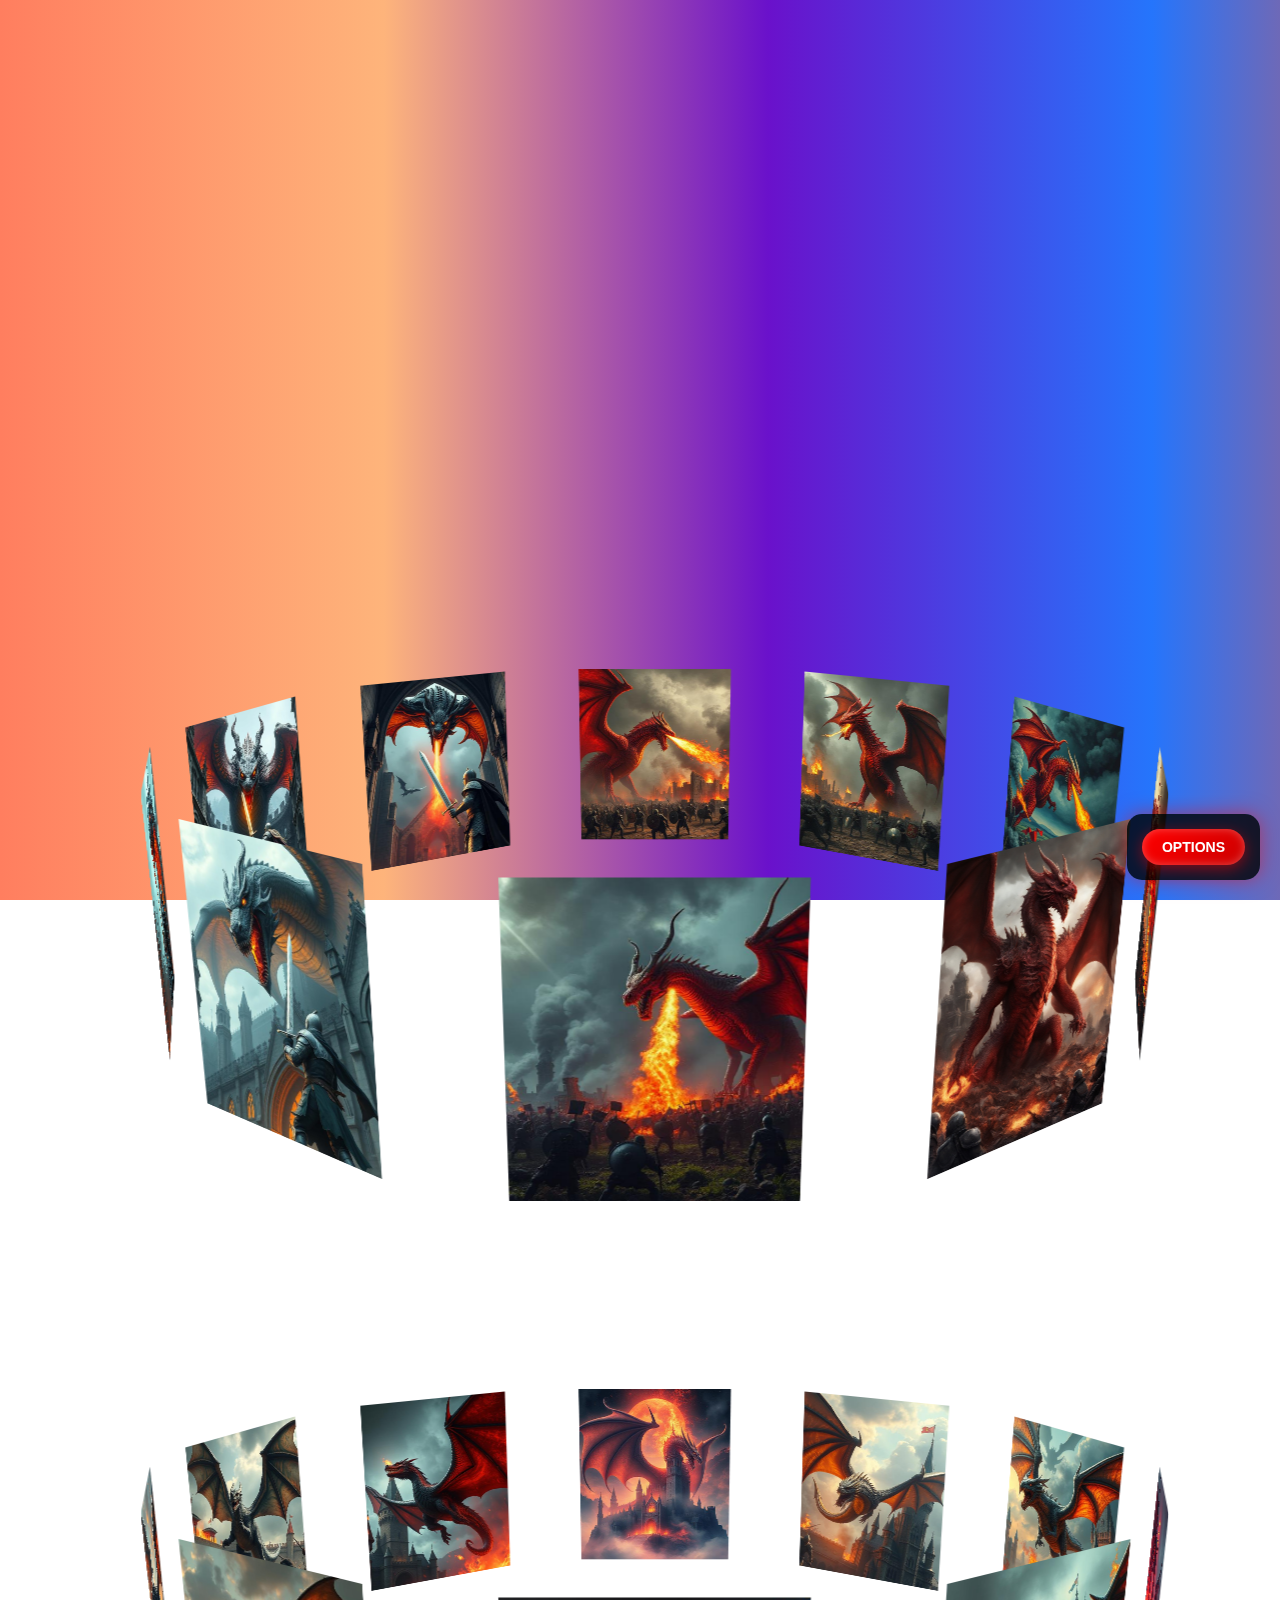
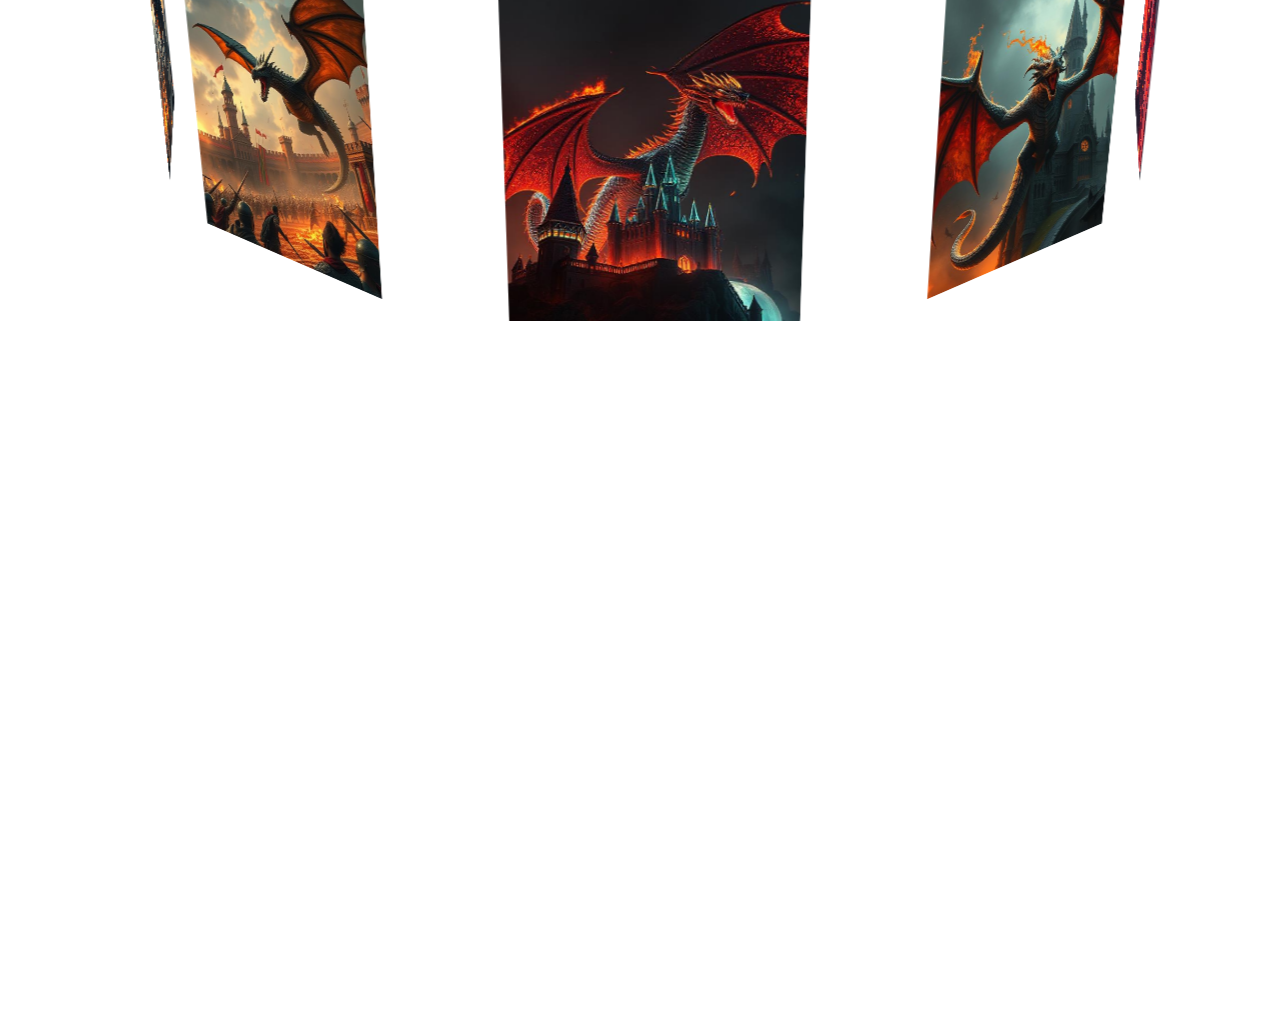
==== Mp3mediaCenter/index.html @ 582da3b8 "Add files via upload" ====
<!DOCTYPE html>
<html>
<head>
    <title>Sideways Spaceship Game</title>
    <script src="https://cdnjs.cloudflare.com/ajax/libs/jsmediatags/3.9.5/jsmediatags.min.js"></script>
    <link rel="stylesheet" href="styles.css">
</head>
<body>
    <div class="main-background" id="mainBackground"></div>
    <div class="background-layer" id="backgroundLayer"></div>
    <div class="scene" id="scene">
        <div class="banner" id="banner1">
            <div class="slider" id="first-slider" style="--quantity: 10">
                <div class="item" style="--position: 1"><img src="img1.jpg" alt="Image 1"></div>
                <div class="item" style="--position: 2"><img src="img2.jpg" alt="Image 2"></div>
                <div class="item" style="--position: 3"><img src="img3.jpg" alt="Image 3"></div>
                <div class="item" style="--position: 4"><img src="img4.jpg" alt="Image 4"></div>
                <div class="item" style="--position: 5"><img src="img5.jpg" alt="Image 5"></div>
                <div class="item" style="--position: 6"><img src="img6.jpg" alt="Image 6"></div>
                <div class="item" style="--position: 7"><img src="img7.jpg" alt="Image 7"></div>
                <div class="item" style="--position: 8"><img src="img8.jpg" alt="Image 8"></div>
                <div class="item" style="--position: 9"><img src="img9.jpg" alt="Image 9"></div>
                <div class="item" style="--position: 10"><img src="img10.jpg" alt="Image 10"></div>
            </div>
        </div>

        <div class="banner" id="banner2">
            <div class="slider" id="second-slider" style="--quantity: 10">
                <div class="item" style="--position: 1"><img src="img11.jpg" alt="Image 11"></div>
                <div class="item" style="--position: 2"><img src="img12.jpg" alt="Image 12"></div>
                <div class="item" style="--position: 3"><img src="img13.jpg" alt="Image 13"></div>
                <div class="item" style="--position: 4"><img src="img14.jpg" alt="Image 14"></div>
                <div class="item" style="--position: 5"><img src="img15.jpg" alt="Image 15"></div>
                <div class="item" style="--position: 6"><img src="img16.jpg" alt="Image 16"></div>
                <div class="item" style="--position: 7"><img src="img17.jpg" alt="Image 17"></div>
                <div class="item" style="--position: 8"><img src="img18.jpg" alt="Image 18"></div>
                <div class="item" style="--position: 9"><img src="img19.jpg" alt="Image 19"></div>
                <div class="item" style="--position: 10"><img src="img20.jpg" alt="Image 20"></div>
            </div>
        </div>
    </div>

    <div class="dashboard collapsed" id="dashboard">
        <div class="options-container">
            <button id="optionsBtn">Options</button>
            <div class="options-menu" id="optionsMenu">
                <button id="mediaBtn">Add/Delete Media</button>
                <button id="fullscreenBtn">Full Screen</button>
                <button id="gradientSettingsBtn">Gradient Settings</button>
                <button id="directionToggleBtn">Reverse Direction</button>
                <button id="slidersBtn">Sliders</button>
            </div>
            <div class="media-menu" id="mediaMenu">
                <button id="addPicture">Add Image/Video</button>
                <button id="addMp3">Add MP3</button>
                <button id="addFolder">Add Folder</button>
                <button id="addXPost">Add X Post</button>
                <button id="bgToggleBtn">Add Background</button>
                <button id="deletePicture">Delete Media</button>
                <button id="replacePicture">Replace Media</button>
            </div>
            <div class="slider-menu" id="sliderMenu">
                <div class="control-row">
                    <label for="zoomSlider">Zoom</label>
                    <input type="range" id="zoomSlider" min="0" max="100" value="100">
                    <span id="zoomValue">100%</span>
                </div>
                <div class="control-row">
                    <label for="speedSlider">Spin Speed</label>
                    <input type="range" id="speedSlider" min="0" max="100" value="50">
                    <span id="speedValue">50%</span>
                </div>
                <div class="control-row">
                    <label for="sizeSlider">Carousel Radius</label>
                    <input type="range" id="sizeSlider" min="460" max="1200" value="700">
                    <span id="sizeValue">29%</span>
                </div>
                <div class="control-row">
                    <label for="spacingSlider">Vertical Spacing</label>
                    <input type="range" id="spacingSlider" min="80" max="200" value="120">
                    <span id="spacingValue">33%</span>
                </div>
                <div class="control-row">
                    <label for="bgOpacitySlider">Background Opacity</label>
                    <input type="range" id="bgOpacitySlider" min="0" max="100" value="0">
                    <span id="bgOpacityValue">0%</span>
                </div>
                <div class="control-row">
                    <label for="buttonColorPicker">Button Color</label>
                    <input type="color" id="buttonColorPicker" value="#ff0000">
                </div>
            </div>
        </div>
        <input type="file" id="fileInput" multiple accept=".jpg,.jpeg,.png,.mp4" style="display: none;">
        <input type="file" id="mp3Input" accept=".mp3" style="display: none;">
        <input type="file" id="folderInput" webkitdirectory accept=".mp3" style="display: none;">
        <input type="file" id="bgImageInput" accept=".jpg,.jpeg,.png" style="display: none;">
        <input type="file" id="replaceInput" accept=".jpg,.jpeg,.png,.mp4,.mp3" style="display: none;">
    </div>
    <div class="gradient-settings" id="gradientSettings">
        <h3>Gradient Settings</h3>
        <div class="control-row">
            <label for="gradientSpeed">Speed (seconds)</label>
            <input type="range" id="gradientSpeed" min="20" max="120" value="45">
            <span id="gradientSpeedValue">25%</span>
        </div>
        <div class="control-row">
            <label>Colors (click to change):</label>
            <div id="colorPickers">
                <input type="color" class="color-picker" value="#ff7e5f">
                <input type="color" class="color-picker" value="#feb47b">
                <input type="color" class="color-picker" value="#6a11cb">
                <input type="color" class="color-picker" value="#2575fc">
                <input type="color" class="color-picker" value="#ff512f">
                <input type="color" class="color-picker" value="#dd2476">
                <input type="color" class="color-picker" value="#00ffcc">
                <input type="color" class="color-picker" value="#00cc99">
                <input type="color" class="color-picker" value="#ffcc00">
                <input type="color" class="color-picker" value="#ff6699">
            </div>
        </div>
        <button id="closeGradientSettings">Close</button>
    </div>

    <div id="mediaContainer" class="media-container">
        <img id="enlargedImg" src="" alt="Enlarged Image" style="display: none;">
        <video id="videoPlayer" controls autoplay style="display: none;"></video>
        <div id="audioPlayer" class="audio-player" style="display: none;">
            <button id="closeAudioBtn" class="close-btn">X</button>
            <img id="albumArt" src="" alt="Album Art" class="album-art">
            <div id="songInfoPlayer" class="song-info-player">Unknown Song</div>
            <audio id="audioElement" controls></audio>
            <div class="audio-controls">
                <div class="button-row">
                    <button id="prevBtn">⏮</button>
                    <button id="rewindBtn">⏪</button>
                    <button id="playPauseBtn">▶️</button>
                    <button id="forwardBtn">⏩</button>
                    <button id="nextBtn">⏭</button>
                    <button id="shuffleBtn">🔀</button>
                </div>
                <div class="progress-container">
                    <span id="currentTime">0:00</span>
                    <input type="range" id="progressSlider" min="0" max="100" value="0">
                    <span id="duration">0:00</span>
                </div>
                <div class="control-row">
                    <label for="volumeSlider">Volume</label>
                    <input type="range" id="volumeSlider" min="0" max="1" step="0.01" value="0.2">
                </div>
            </div>
        </div>
    </div>

    <div id="miniAudioPlayer" class="mini-audio-player" style="display: none;">
        <img id="miniAlbumArt" src="" alt="Mini Album Art">
        <div class="mini-song-info" id="miniSongInfo">Unknown Song</div>
        <div class="mini-controls">
            <button id="miniPrevBtn">⏮</button>
            <button id="miniPlayPauseBtn">▶️</button>
            <button id="miniNextBtn">⏭</button>
            <span id="miniCurrentTime">0:00</span>
            <input type="range" id="miniProgressSlider" min="0" max="100" value="0">
            <span id="miniDuration">0:00</span>
            <div class="volume-container">
                <button id="volumeBtn">🔊</button>
                <input type="range" id="miniVolumeSlider" min="0" max="1" step="0.01" value="0.2">
            </div>
            <button id="miniShuffleBtn">🔀</button>
        </div>
    </div>

    <script src="script.js"></script>
</body>
</html>
---- Mp3mediaCenter/styles.css ----
/* General Styles */
body {
    margin: 0;
    min-height: 250vh;
    overflow-x: hidden;
    position: relative;
}

.main-background {
    position: fixed;
    top: 0;
    left: 0;
    width: 100%;
    height: 100%;
    z-index: -2;
    background-color: #000000;
    opacity: 1;
}

.main-background.gradient-bg {
    background: #000000 linear-gradient(90deg, #ff7e5f, #feb47b, #6a11cb, #2575fc, #ff512f, #dd2476, #00ffcc, #00cc99, #ffcc00, #ff6699, #ff7e5f);
    background-size: 300% 100%;
    animation: scrollBackground 45s linear infinite;
}

.background-layer {
    position: fixed;
    top: 0;
    left: 0;
    width: 100%;
    height: 100%;
    z-index: -1;
    pointer-events: none;
    opacity: 0.7;
    animation: subtlePulse 10s ease-in-out infinite;
}

@keyframes subtlePulse {
    0% { opacity: 0.7; }
    50% { opacity: 0.65; }
    100% { opacity: 0.7; }
}

@keyframes scrollBackground {
    0% { background-position: 0% 0%; }
    100% { background-position: -300% 0%; }
}

.scene {
    width: 100%;
    min-height: 250vh;
    transform-style: preserve-3d;
    transition: transform 0.3s ease;
    position: relative;
    z-index: 1;
}

.banner { 
    width: 100%;
    height: 100vh;
    text-align: center;
    overflow: visible;
    position: absolute;
    transition: top 0.3s ease;
}

#banner1 { top: 0; }
#banner2 { top: 120vh; }

.banner .slider {
    position: absolute;
    width: 300px;
    height: 350px;
    top: 50%;
    left: 40%;
    transform: translate(-50%, -50%);
    transform-style: preserve-3d;
    animation: autorun 40s linear infinite;
}

@keyframes autorun {
    from { transform: perspective(2000px) rotateX(-16deg) rotateY(0deg); }
    to { transform: perspective(2000px) rotateX(-16deg) rotateY(360deg); }
}

.banner .slider .item {
    position: absolute;
    inset: 0;
    transform: rotateY(calc((var(--position) - 1) * (360 / var(--quantity)) * 1deg)) translateZ(700px) rotateX(20deg);
    transform-style: preserve-3d;
    transition: transform 0.3s ease;
}

.banner .slider .item img,
.banner .slider .item video,
.banner .slider .item .mp3-card,
.banner .slider .item .x-post-card {
    width: 100%;
    height: 100%;
    object-fit: cover;
    cursor: pointer;
    transition: transform 0.3s ease;
}

.mp3-card {
    position: relative;
    background: rgba(0, 0, 0, 0.8);
    border-radius: 10px;
    overflow: hidden;
    display: flex;
    flex-direction: column;
    justify-content: flex-end;
    color: #fff;
    text-align: center;
    font-family: 'Arial', sans-serif;
}

.mp3-card img {
    position: absolute;
    top: 0;
    left: 0;
    width: 100%;
    height: 100%;
    object-fit: cover;
    z-index: -1;
    opacity: 0.7;
}

.mp3-card .song-info {
    padding: 10px;
    background: rgba(0, 0, 0, 0.6);
    font-size: 14px;
    text-shadow: 0 0 5px rgba(255, 0, 0, 0.7);
    z-index: 1;
}

.x-post-card {
    position: relative;
    background: rgba(255, 255, 255, 0.9);
    border-radius: 10px;
    overflow: hidden;
    display: flex;
    flex-direction: column;
    justify-content: space-between;
    color: #000;
    text-align: left;
    font-family: 'Arial', sans-serif;
    padding: 10px;
    user-select: none; /* Prevent text selection */
    -webkit-user-select: none; /* Safari */
    pointer-events: auto; /* Ensure clicks register */
}

.x-post-card .post-content {
    font-size: 14px;
    max-height: 60%;
    overflow-y: auto;
    margin-bottom: 10px;
}

.x-post-card .post-meta {
    font-size: 12px;
    color: #666;
    border-top: 1px solid #ddd;
    padding-top: 5px;
}

/* Media Container Styles */
.media-container {
    display: none;
    position: fixed;
    top: 50%;
    left: 50%;
    max-width: 80%;
    max-height: 80%;
    z-index: 100;
    transform: translate(-50%, -50%);
    background-color: transparent;
    opacity: 1;
    transition: opacity 0.5s ease;
}

.media-container.fade-out { opacity: 0; }

.media-container img,
.media-container video {
    width: 100%;
    height: auto;
    object-fit: contain;
}

/* Pulsating Animation */
.pulsate {
    animation: pulsate 8s ease-in-out infinite;
}

@keyframes pulsate {
    0% { transform: scale(1); }
    50% { transform: scale(1.2); }
    100% { transform: scale(1); }
}

/* Dashboard */
.dashboard {
    position: fixed;
    bottom: 20px;
    right: 20px;
    z-index: 1000;
    background: rgba(0, 0, 0, 0.8);
    padding: 15px;
    border-radius: 15px;
    box-shadow: 0 0 20px rgba(255, 0, 0, 0.5);
    display: flex;
    flex-direction: column;
    gap: 15px;
    opacity: 1;
    transition: opacity 0.3s ease;
}

.dashboard.collapsed .options-menu,
.dashboard.collapsed .slider-menu,
.dashboard.collapsed .media-menu {
    display: none;
}

.control-row {
    display: flex;
    align-items: center;
    gap: 10px;
}

.control-row span {
    color: #fff;
    font-family: 'Arial', sans-serif;
    font-size: 14px;
    text-shadow: 0 0 5px rgba(255, 0, 0, 0.7);
    width: 40px;
    text-align: right;
}

.options-container { position: relative; }

.options-menu,
.slider-menu,
.media-menu {
    display: none;
    position: absolute;
    bottom: 100%;
    right: 0;
    background: rgba(0, 0, 0, 0.95);
    padding: 20px;
    border-radius: 15px;
    box-shadow: 0 0 20px rgba(255, 0, 0, 0.6);
    flex-direction: column;
    gap: 15px;
    width: 220px;
    border: 1px solid rgba(255, 0, 0, 0.3);
}

.dashboard label {
    color: #fff;
    font-family: 'Arial', sans-serif;
    font-size: 16px;
    text-shadow: 0 0 5px rgba(255, 0, 0, 0.7);
    width: 100px;
}

.dashboard button {
    padding: 10px 20px;
    font-size: 14px;
    font-family: 'Arial', sans-serif;
    font-weight: bold;
    text-transform: uppercase;
    color: #fff;
    background: linear-gradient(135deg, #ff0000, #cc0000);
    border: none;
    border-radius: 25px;
    cursor: pointer;
    box-shadow: 0 4px 15px rgba(255, 0, 0, 0.5), inset 0 0 10px rgba(255, 255, 255, 0.3);
    transition: all 0.3s ease;
}

.options-menu button {
    padding: 12px 20px;
    border-radius: 10px;
    width: 100%;
    box-sizing: border-box;
    margin-bottom: 10px;
}

.dashboard button:hover {
    transform: translateY(-2px);
    box-shadow: 0 6px 20px rgba(255, 0, 0, 0.7), inset 0 0 15px rgba(255, 255, 255, 0.5);
    background: linear-gradient(135deg, #ff3333, #ff0000);
}

.dashboard button:active {
    transform: translateY(1px);
    box-shadow: 0 2px 10px rgba(255, 0, 0, 0.3);
}

#zoomSlider, #speedSlider, #sizeSlider, #spacingSlider, #bgOpacitySlider, #gradientSpeed {
    appearance: none;
    -webkit-appearance: none;
    width: 150px;
    height: 8px;
    background: linear-gradient(135deg, #ff0000, #cc0000);
    border-radius: 4px;
    outline: none;
    opacity: 0.9;
    transition: opacity 0.3s ease;
    box-shadow: 0 4px 15px rgba(255, 0, 0, 0.5);
}

#zoomSlider:hover, #speedSlider:hover, #sizeSlider:hover, #spacingSlider:hover, #bgOpacitySlider:hover, #gradientSpeed:hover {
    opacity: 1;
}

#zoomSlider::-webkit-slider-thumb, #speedSlider::-webkit-slider-thumb, #sizeSlider::-webkit-slider-thumb, #spacingSlider::-webkit-slider-thumb, #bgOpacitySlider::-webkit-slider-thumb, #gradientSpeed::-webkit-slider-thumb {
    -webkit-appearance: none;
    width: 16px;
    height: 16px;
    background: #fff;
    border-radius: 50%;
    cursor: pointer;
    box-shadow: 0 0 10px rgba(255, 0, 0, 0.7), inset 0 0 5px rgba(255, 0, 0, 0.5);
    transition: transform 0.3s ease;
}

#zoomSlider::-webkit-slider-thumb:hover, #speedSlider::-webkit-slider-thumb:hover, #sizeSlider::-webkit-slider-thumb:hover, #spacingSlider::-webkit-slider-thumb:hover, #bgOpacitySlider::-webkit-slider-thumb:hover, #gradientSpeed::-webkit-slider-thumb:hover {
    transform: scale(1.2);
}

/* Gradient Settings */
.gradient-settings {
    display: none;
    position: fixed;
    bottom: 200px;
    right: 20px;
    z-index: 1001;
    background: rgba(0, 0, 0, 0.9);
    padding: 20px;
    border-radius: 15px;
    box-shadow: 0 0 20px rgba(255, 0, 0, 0.5);
    color: #fff;
    font-family: 'Arial', sans-serif;
}

.gradient-settings h3 {
    margin: 0 0 15px;
    text-shadow: 0 0 5px rgba(255, 0, 0, 0.7);
}

.gradient-settings .control-row { margin-bottom: 15px; }
.gradient-settings label { display: block; margin-bottom: 5px; }

#colorPickers {
    display: flex;
    flex-wrap: wrap;
    gap: 10px;
}

.color-picker {
    width: 30px;
    height: 30px;
    border: none;
    border-radius: 5px;
    cursor: pointer;
    box-shadow: 0 0 5px rgba(255, 0, 0, 0.5);
}

/* Audio Player Styles (MP3 Player 1) */
.audio-player {
    display: none;
    flex-direction: column;
    align-items: center;
    background: rgba(0, 0, 0, 0.9);
    padding: 20px;
    border-radius: 15px;
    box-shadow: 0 0 20px rgba(255, 0, 0, 0.
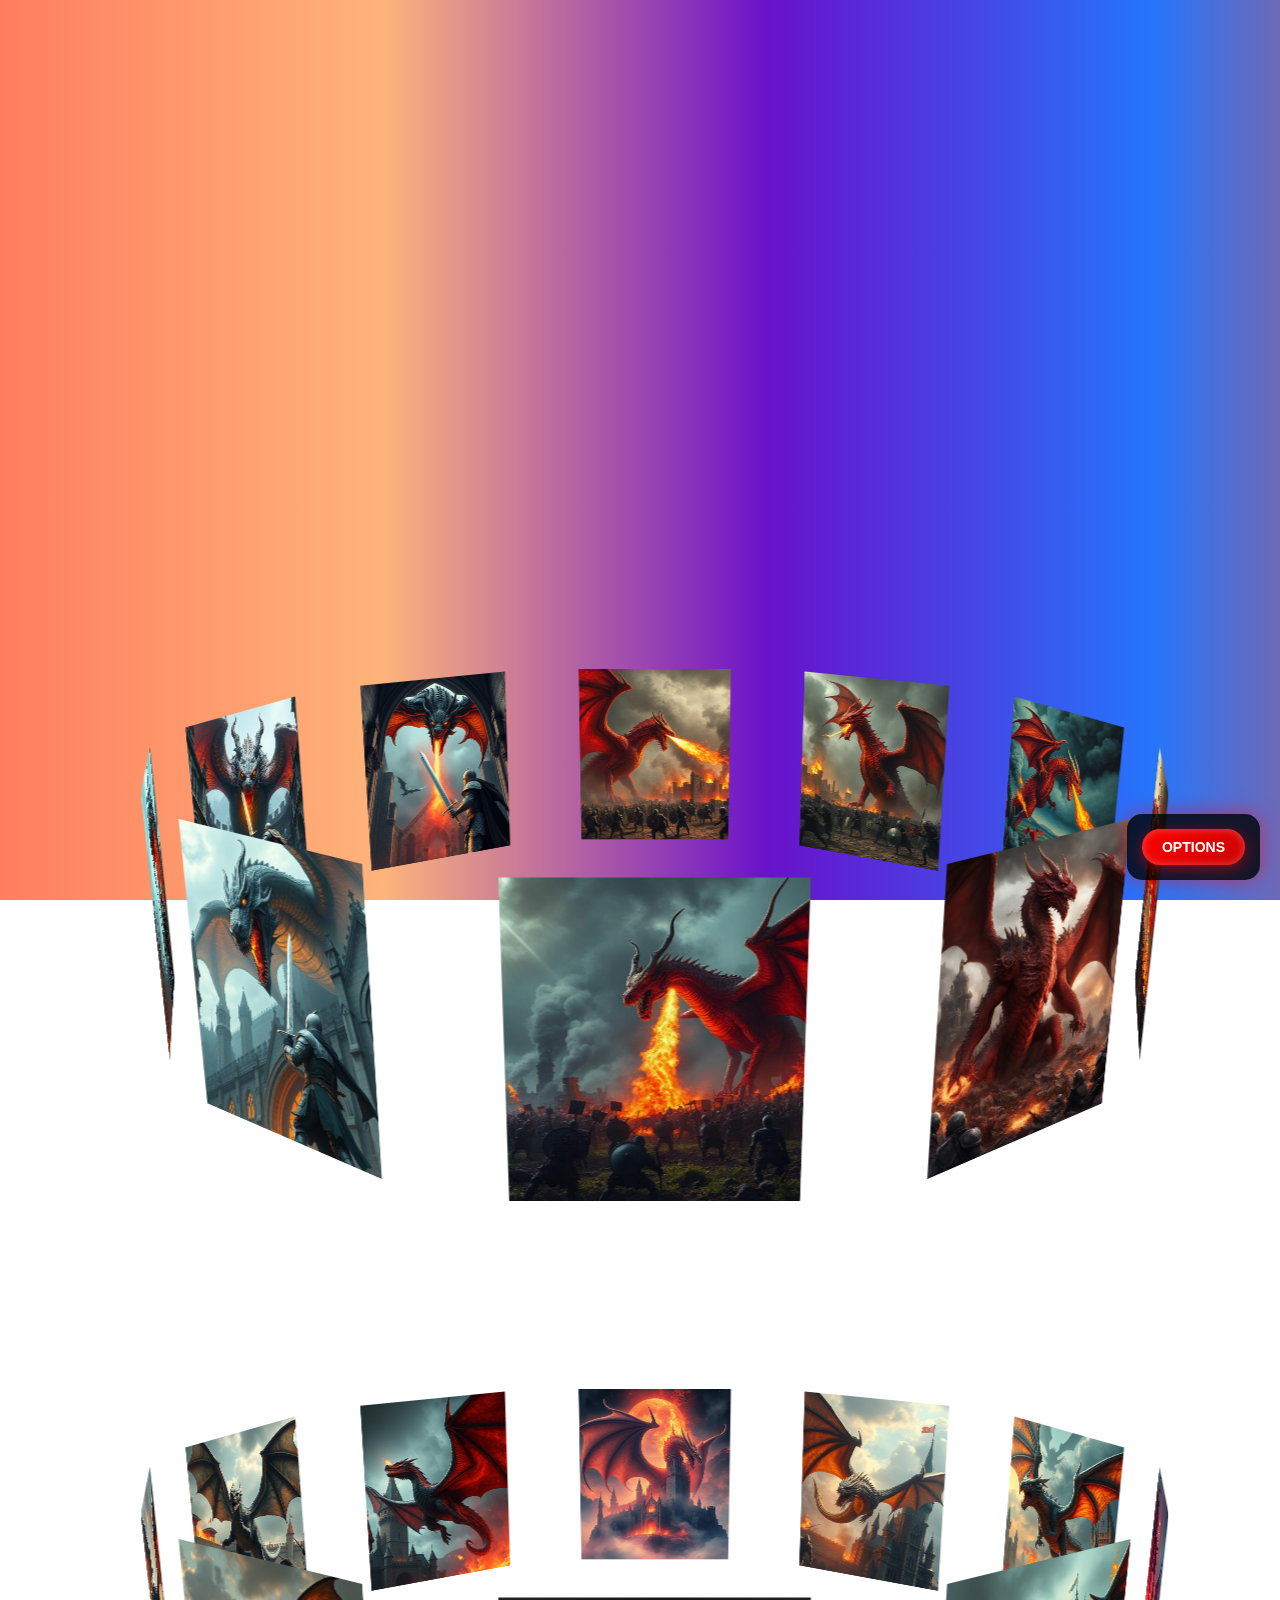
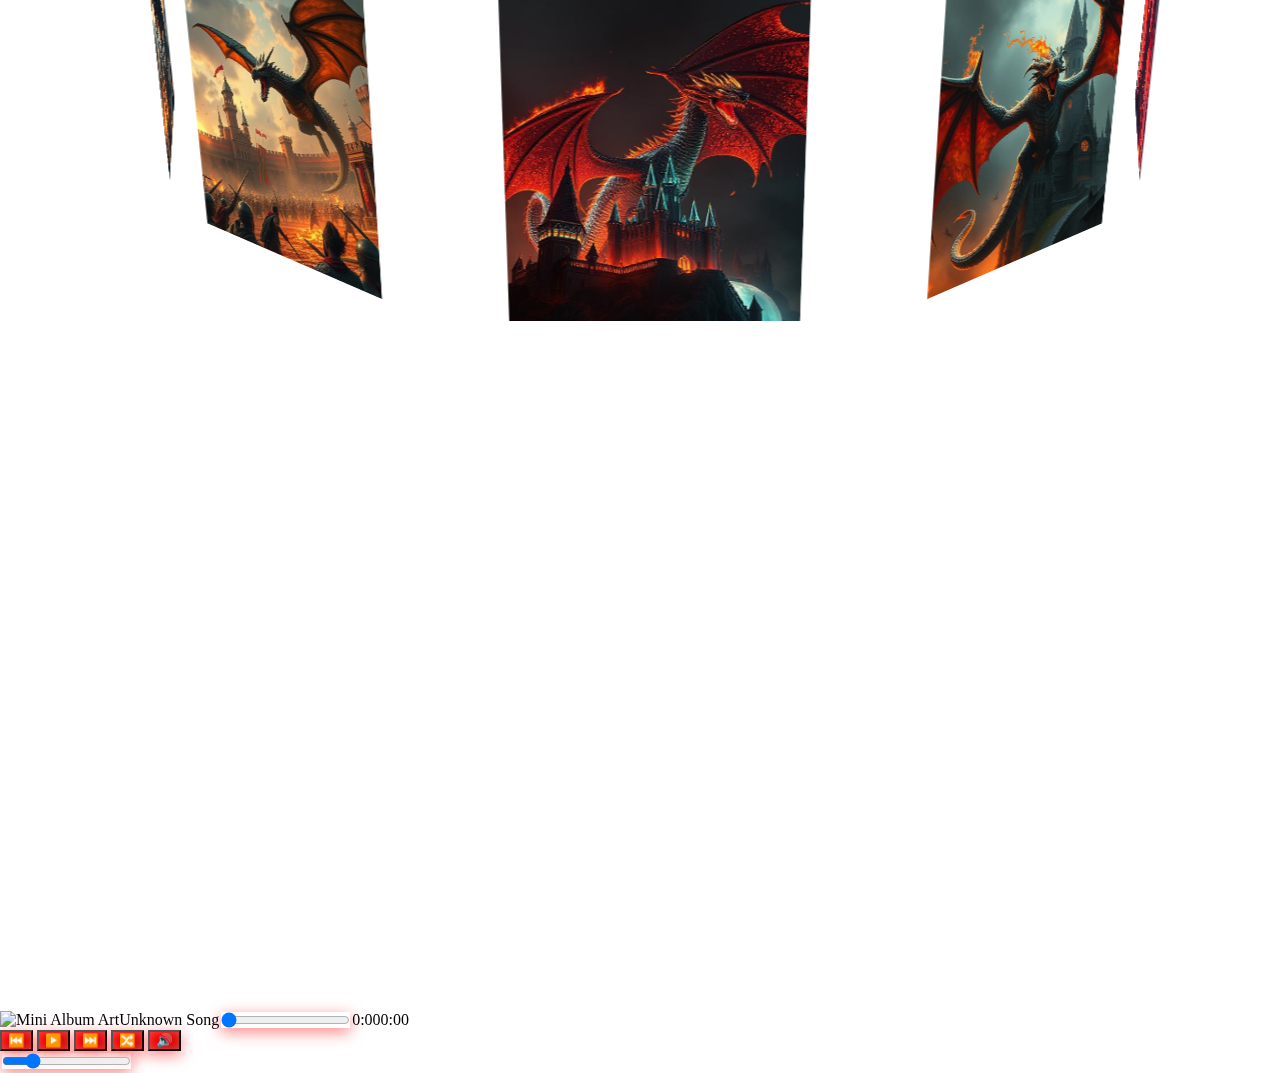
==== commit 8402e2d9: "Update index.html" ====
--- a/Mp3mediaCenter/index.html
+++ b/Mp3mediaCenter/index.html
@@ -1,11 +1,13 @@
 <!DOCTYPE html>
 <html>
 <head>
-    <title>Sideways Spaceship Game</title>
+    <title>Mp3s&Things</title>
     <script src="https://cdnjs.cloudflare.com/ajax/libs/jsmediatags/3.9.5/jsmediatags.min.js"></script>
     <link rel="stylesheet" href="styles.css">
+    
 </head>
 <body>
+    
     <div class="main-background" id="mainBackground"></div>
     <div class="background-layer" id="backgroundLayer"></div>
     <div class="scene" id="scene">
@@ -134,42 +136,38 @@
                 <div class="button-row">
                     <button id="prevBtn">⏮</button>
                     <button id="rewindBtn">⏪</button>
-                    <button id="playPauseBtn">▶️</button>
+                    
                     <button id="forwardBtn">⏩</button>
                     <button id="nextBtn">⏭</button>
                     <button id="shuffleBtn">🔀</button>
                 </div>
-                <div class="progress-container">
-                    <span id="currentTime">0:00</span>
-                    <input type="range" id="progressSlider" min="0" max="100" value="0">
-                    <span id="duration">0:00</span>
-                </div>
-                <div class="control-row">
-                    <label for="volumeSlider">Volume</label>
-                    <input type="range" id="volumeSlider" min="0" max="1" step="0.01" value="0.2">
-                </div>
+
+
             </div>
         </div>
     </div>
+    <div id="clock"></div>
 
-    <div id="miniAudioPlayer" class="mini-audio-player" style="display: none;">
-        <img id="miniAlbumArt" src="" alt="Mini Album Art">
-        <div class="mini-song-info" id="miniSongInfo">Unknown Song</div>
+
+    </script>
+    <div id="miniAudioPlayer">
+        <div style="display: flex; align-items: center;">
+            <img id="miniAlbumArt" src="default-album-art.jpg" alt="Mini Album Art">
+            <span id="miniSongInfo">Unknown Song</span>
+            <input type="range" id="miniProgressSlider" min="0" max="100" value="0">
+            <span id="miniCurrentTime">0:00</span>
+            <span id="miniDuration">0:00</span>
+        </div>
         <div class="mini-controls">
-            <button id="miniPrevBtn">⏮</button>
+            <button id="miniPrevBtn">⏮️</button>
             <button id="miniPlayPauseBtn">▶️</button>
-            <button id="miniNextBtn">⏭</button>
-            <span id="miniCurrentTime">0:00</span>
-            <input type="range" id="miniProgressSlider" min="0" max="100" value="0">
-            <span id="miniDuration">0:00</span>
-            <div class="volume-container">
-                <button id="volumeBtn">🔊</button>
-                <input type="range" id="miniVolumeSlider" min="0" max="1" step="0.01" value="0.2">
-            </div>
+            <button id="miniNextBtn">⏭️</button>
             <button id="miniShuffleBtn">🔀</button>
+            <button id="volumeBtn">🔊</button>
         </div>
+        <input type="range" id="miniVolumeSlider" min="0" max="1" step="0.01" value="0.2">
     </div>
 
     <script src="script.js"></script>
 </body>
-</html>+</html>
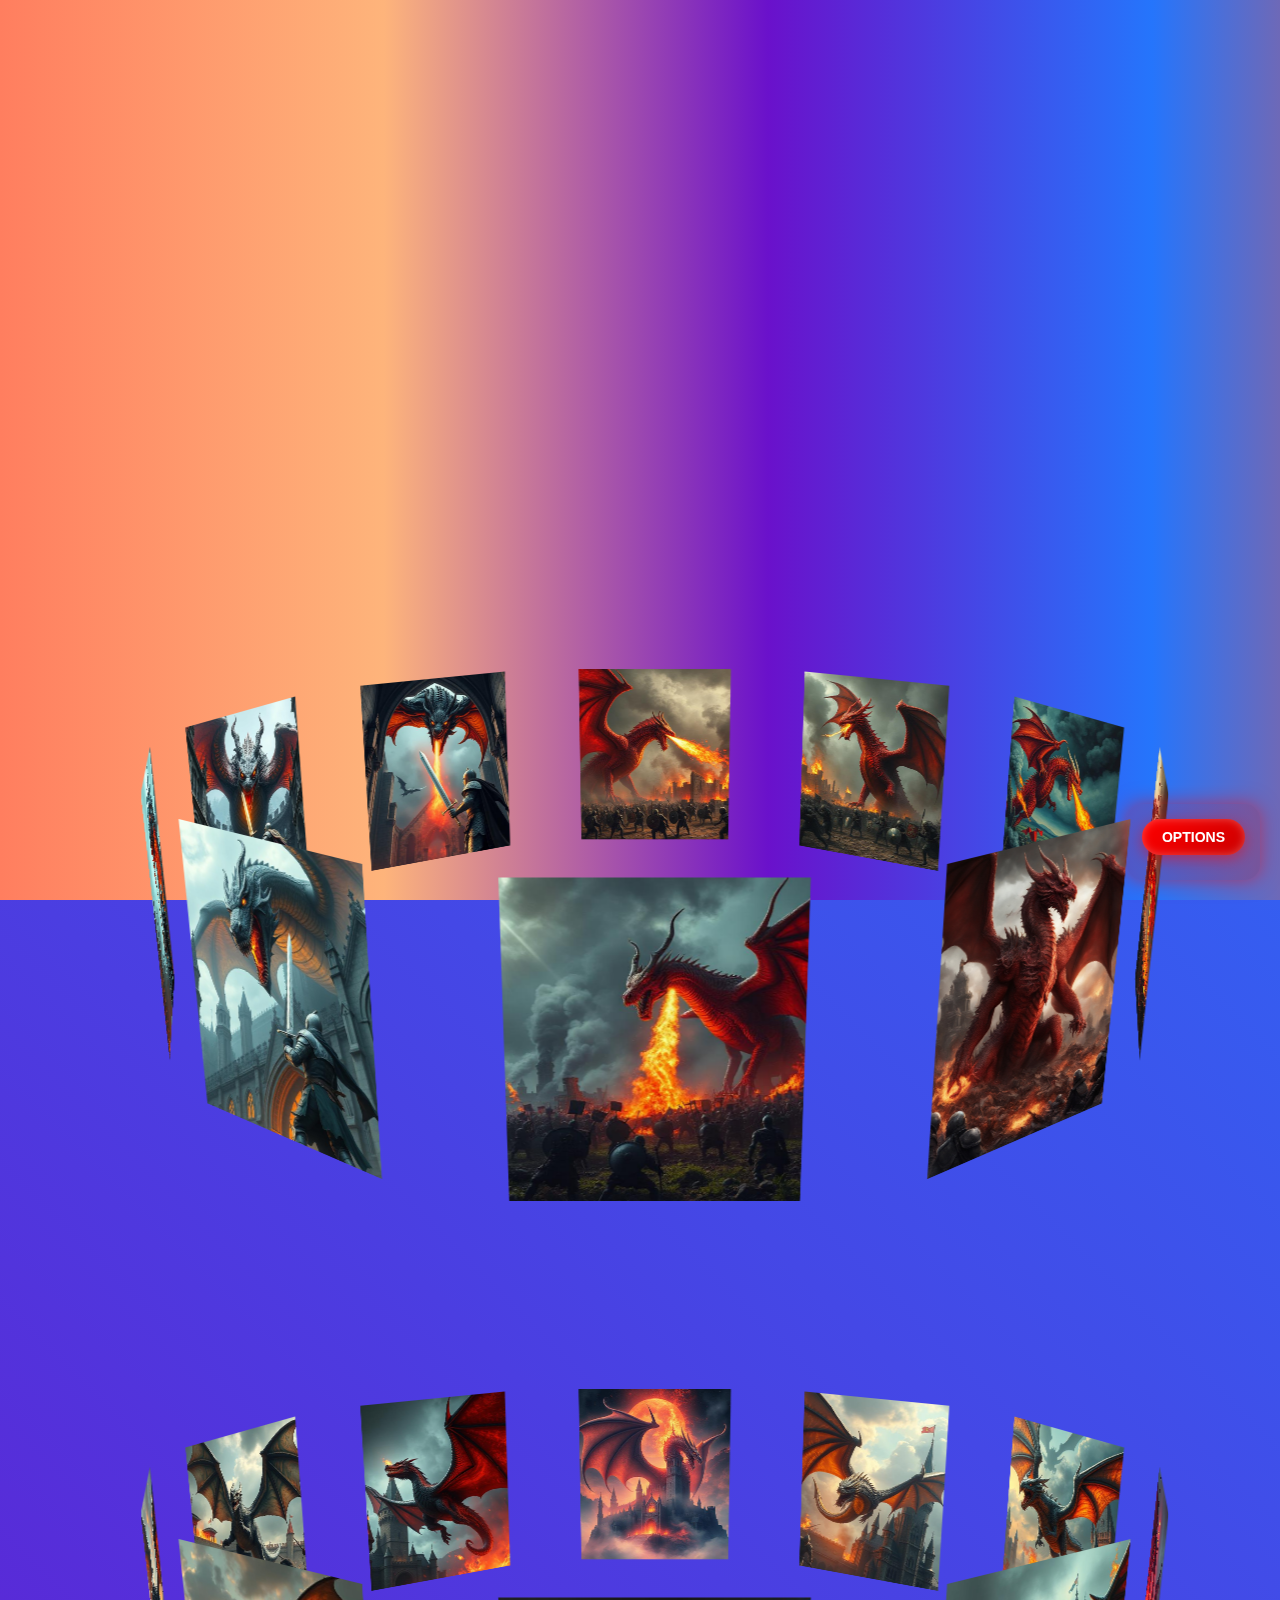
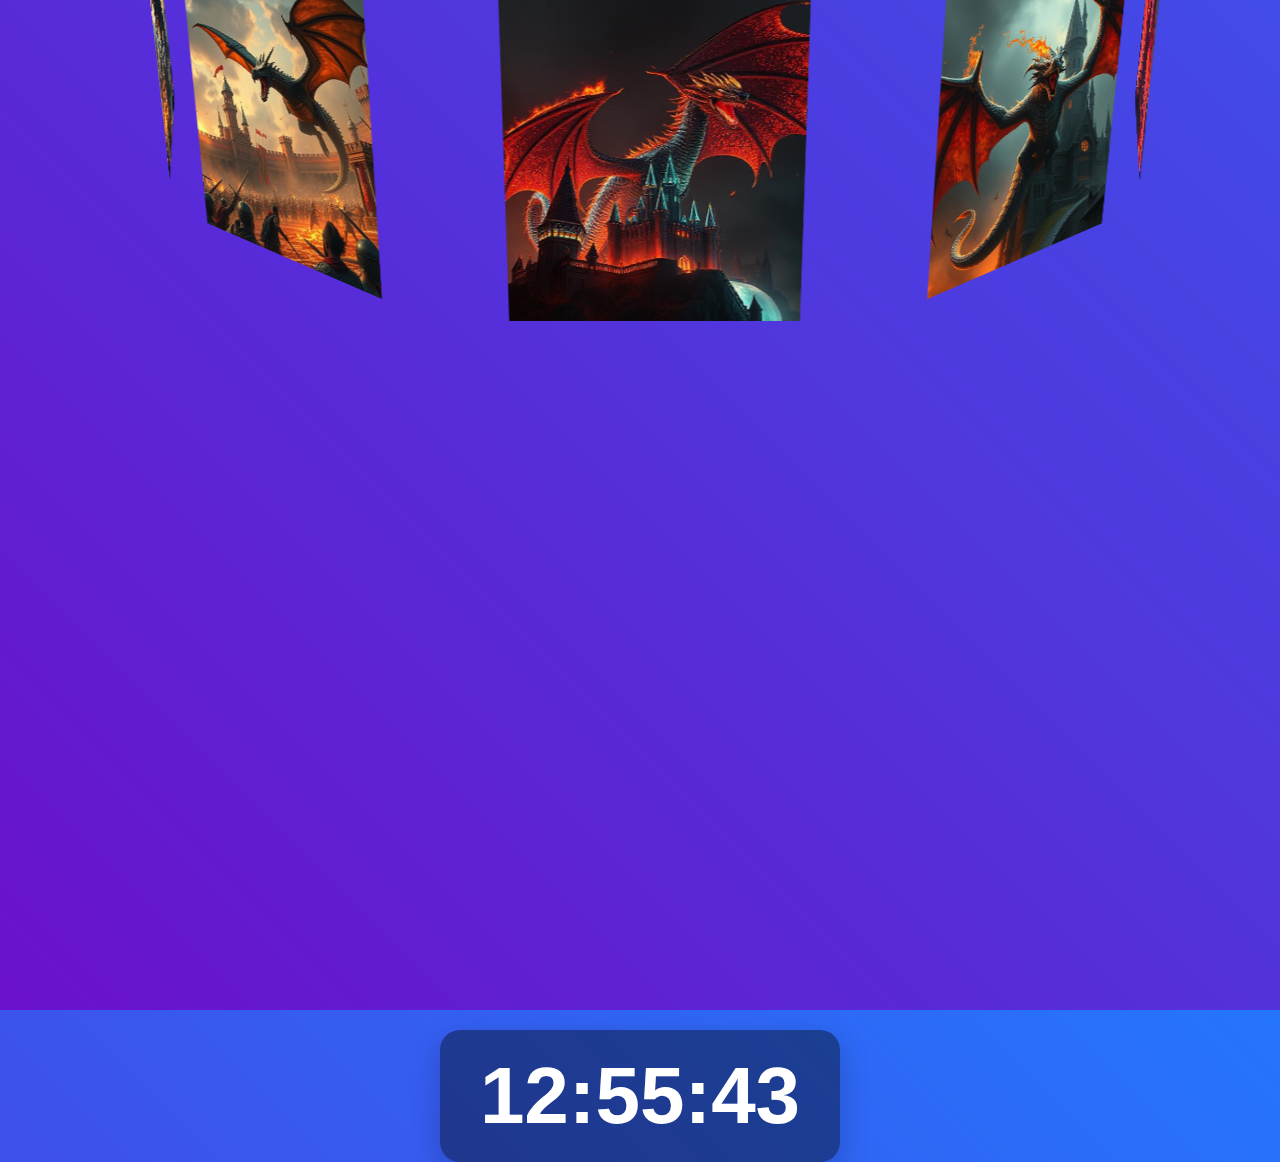
==== commit 5d7c2c0d: "Update index.html" ====
--- a/Mp3mediaCenter/index.html
+++ b/Mp3mediaCenter/index.html
@@ -93,11 +93,11 @@
                 </div>
             </div>
         </div>
-        <input type="file" id="fileInput" multiple accept=".jpg,.jpeg,.png,.mp4" style="display: none;">
+        <input type="file" id="fileInput" multiple accept=".jpg,.jpeg,.png,.mp4,.mkb" style="display: none;">
         <input type="file" id="mp3Input" accept=".mp3" style="display: none;">
         <input type="file" id="folderInput" webkitdirectory accept=".mp3" style="display: none;">
         <input type="file" id="bgImageInput" accept=".jpg,.jpeg,.png" style="display: none;">
-        <input type="file" id="replaceInput" accept=".jpg,.jpeg,.png,.mp4,.mp3" style="display: none;">
+        <input type="file" id="replaceInput" accept=".jpg,.jpeg,.png,.mp4,.mp3,.mkb" style="display: none;">
     </div>
     <div class="gradient-settings" id="gradientSettings">
         <h3>Gradient Settings</h3>
--- a/Mp3mediaCenter/styles.css
+++ b/Mp3mediaCenter/styles.css
@@ -104,7 +104,7 @@
 
 .mp3-card {
     position: relative;
-    background: rgba(0, 0, 0, 0.8);
+    background: rgba(87, 86, 86, 0.8);
     border-radius: 10px;
     overflow: hidden;
     display: flex;
@@ -129,7 +129,7 @@
 .mp3-card .song-info {
     padding: 10px;
     background: rgba(0, 0, 0, 0.6);
-    font-size: 14px;
+    font-size: 16px;
     text-shadow: 0 0 5px rgba(255, 0, 0, 0.7);
     z-index: 1;
 }
@@ -146,9 +146,9 @@
     text-align: left;
     font-family: 'Arial', sans-serif;
     padding: 10px;
-    user-select: none; /* Prevent text selection */
-    -webkit-user-select: none; /* Safari */
-    pointer-events: auto; /* Ensure clicks register */
+    user-select: none;
+    -webkit-user-select: none;
+    pointer-events: auto;
 }
 
 .x-post-card .post-content {
@@ -206,10 +206,10 @@
     bottom: 20px;
     right: 20px;
     z-index: 1000;
-    background: rgba(0, 0, 0, 0.8);
+    background: linear-gradient(135deg, #ff000033, #cc000033); /* Default semi-transparent */
     padding: 15px;
     border-radius: 15px;
-    box-shadow: 0 0 20px rgba(255, 0, 0, 0.5);
+    box-shadow: 0 0 20px rgba(255, 0, 0, 1);
     display: flex;
     flex-direction: column;
     gap: 15px;
@@ -240,6 +240,7 @@
 
 .options-container { position: relative; }
 
+/* Sub-menus */
 .options-menu,
 .slider-menu,
 .media-menu {
@@ -247,16 +248,15 @@
     position: absolute;
     bottom: 100%;
     right: 0;
-    background: rgba(0, 0, 0, 0.95);
-    padding: 20px;
+    background: linear-gradient(135deg, #ff000033, #cc000033); /* Default semi-transparent */
+    padding: 30px;
     border-radius: 15px;
-    box-shadow: 0 0 20px rgba(255, 0, 0, 0.6);
+    box-shadow: 0 0 20px rgba(255, 0, 0, 1);
     flex-direction: column;
     gap: 15px;
     width: 220px;
     border: 1px solid rgba(255, 0, 0, 0.3);
 }
-
 .dashboard label {
     color: #fff;
     font-family: 'Arial', sans-serif;
@@ -276,8 +276,9 @@
     border: none;
     border-radius: 25px;
     cursor: pointer;
-    box-shadow: 0 4px 15px rgba(255, 0, 0, 0.5), inset 0 0 10px rgba(255, 255, 255, 0.3);
+    box-shadow: 0 4px 15px rgba(255, 0, 0, 0.5), inset 0 0 10px rgba(255, 255, 255, 0.8);
     transition: all 0.3s ease;
+    margin-bottom: 10px;
 }
 
 .options-menu button {
@@ -338,7 +339,7 @@
     bottom: 200px;
     right: 20px;
     z-index: 1001;
-    background: rgba(0, 0, 0, 0.9);
+    background: linear-gradient(135deg, #ff000033, #cc000033); /* Default semi-transparent */
     padding: 20px;
     border-radius: 15px;
     box-shadow: 0 0 20px rgba(255, 0, 0, 0.5);
@@ -374,7 +375,161 @@
     display: none;
     flex-direction: column;
     align-items: center;
-    background: rgba(0, 0, 0, 0.9);
+    background: linear-gradient(135deg, #ff000033, #cc000033); /* Default semi-transparent */
     padding: 20px;
     border-radius: 15px;
-    box-shadow: 0 0 20px rgba(255, 0, 0, 0.+    box-shadow: 0 0 20px rgba(187, 0, 0, 0.9);
+}
+.audio-controls {
+    display: flex;
+    justify-content: center;
+    background-color: #000;
+}
+/* Mini Audio Player Styles */
+#miniAudioPlayer {
+    display: none;
+    flex-direction: column; /* Changed to stack progress bar above buttons */
+    align-items: flex-start;
+    background: rgba(85, 85, 85, 0.9);
+    padding: 10px;
+    border-radius: 10px;
+    box-shadow: 0 0 15px rgba(187, 0, 0, 0.7);
+    position: fixed;
+    bottom: 20px;
+    left: 20px;
+    width: 500px;
+    height: 60px;
+    z-index: 1000;
+    overflow: hidden;
+}
+
+#miniAlbumArt {
+    width: 40px;
+    height: 40px;
+    object-fit: cover;
+    border-radius: 5px;
+    margin-right: 10px;
+}
+
+#miniSongInfo {
+    color: #fff;
+    font-family: 'Arial', sans-serif;
+    font-size: 14px;
+    text-shadow: 0 0 5px rgba(255, 0, 0, 0.7);
+    flex-grow: 1;
+    overflow: hidden;
+    text-overflow: ellipsis;
+    white-space: nowrap;
+    margin-right: 10px;
+}
+
+.mini-controls {
+    display: flex;
+    gap: 5px;
+}
+
+#miniPlayPauseBtn, #miniPrevBtn, #miniNextBtn, #miniShuffleBtn, #volumeBtn {
+    background: linear-gradient(135deg, #ff0000, #cc0000); /* Default, will be updated by JS */
+    border: none;
+    color: #fff;
+    font-size: 16px;
+    cursor: pointer;
+    width: 30px; /* Square shape */
+    height: 30px; /* Square shape */
+    border-radius: 8px; /* Rounded edges */
+    display: flex;
+    align-items: center;
+    justify-content: center;
+    transition: transform 0.3s ease;
+}
+
+#miniPlayPauseBtn:hover, #miniPrevBtn:hover, #miniNextBtn:hover, #miniShuffleBtn:hover, #volumeBtn:hover {
+    transform: scale(1.1); /* Slightly smaller scale for square buttons */
+}
+
+#miniProgressSlider, #miniVolumeSlider {
+    appearance: none;
+    -webkit-appearance: none;
+    width: 150px; /* Wider for better visibility */
+    height: 4px;
+    background: linear-gradient(135deg, #ff0000, #cc0000); /* Default, updated by JS */
+    border-radius: 2px;
+    outline: none;
+    margin: 5px 0; /* Space above and below */
+}
+
+#miniProgressSlider::-webkit-slider-thumb, #miniVolumeSlider::-webkit-slider-thumb {
+    -webkit-appearance: none;
+    width: 10px;
+    height: 10px;
+    background: #fff;
+    border-radius: 50%;
+    cursor: pointer;
+    box-shadow: 0 0 5px rgba(255, 0, 0, 0.7);
+}
+
+#miniCurrentTime, #miniDuration {
+    color: #fff;
+    font-size: 12px;
+    font-family: 'Arial', sans-serif;
+    margin: 0 5px;
+}
+
+#miniVolumeSlider {
+    display: none;
+    position: absolute;
+    bottom: 70px;
+    right: 10px;
+    width: 100px;
+}
+
+
+  
+body {
+    background: linear-gradient(45deg, #6a11cb, #2575fc); /* Gradient background */
+    font-family: 'Arial', sans-serif;
+    display: flex;
+    flex-direction: column; /* Stack items vertically */
+    justify-content: flex-start; /* Align clock to the top */
+    align-items: center; /* Center clock horizontally */
+    height: 100vh; /* Full height of the screen */
+    margin: 0;
+  }
+
+  /* Styling for the clock container */
+  #clock {
+    font-size: 5rem;  /* Large font size */
+    font-weight: bold;
+    color: white;
+    background: rgba(0, 0, 0, 0.4); /* Transparent black background */
+    padding: 20px 40px;
+    border-radius: 20px;
+    box-shadow: 0 10px 30px rgba(0, 0, 0, 0.2);
+    text-align: center;
+    display: flex;
+    align-items: center; /* Center content vertically inside the clock */
+    justify-content: center; /* Center content horizontally inside the clock */
+    transition: 0.3s ease-in-out; /* Smooth transition for color change */
+    margin-top: 20px; /* Adds a little space from the top */
+  }
+
+  /* Hover effect for clock */
+  #clock:hover {
+    background: rgba(0, 0, 0, 0.6);
+    box-shadow: 0 15px 40px rgba(0, 0, 0, 0.4);
+  }
+
+  /* Blinking colon effect for separation */
+  @keyframes blink {
+    50% {
+      opacity: 0;
+    }
+  }
+
+  /* Extra touch for smaller screens */
+  @media (max-width: 600px) {
+    #clock {
+      font-size: 4rem;
+      padding: 15px 30px;
+    }
+  }
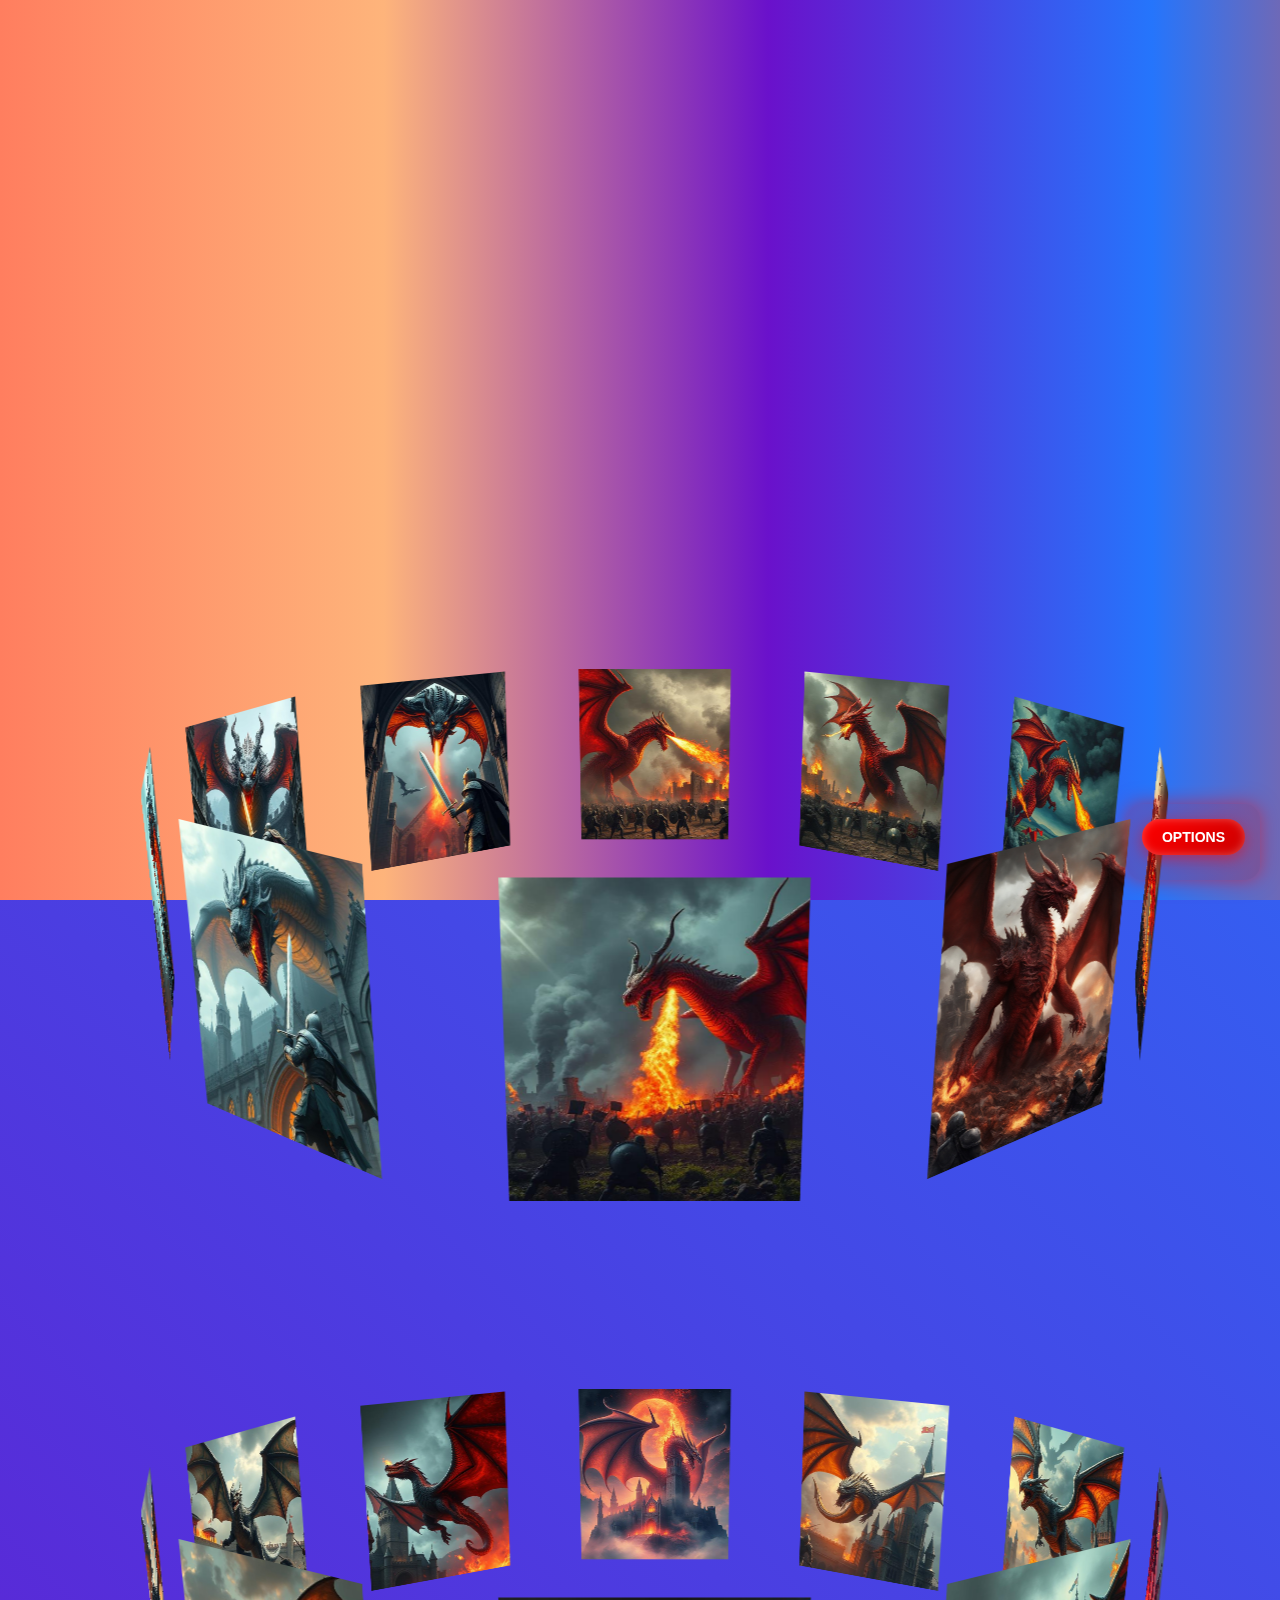
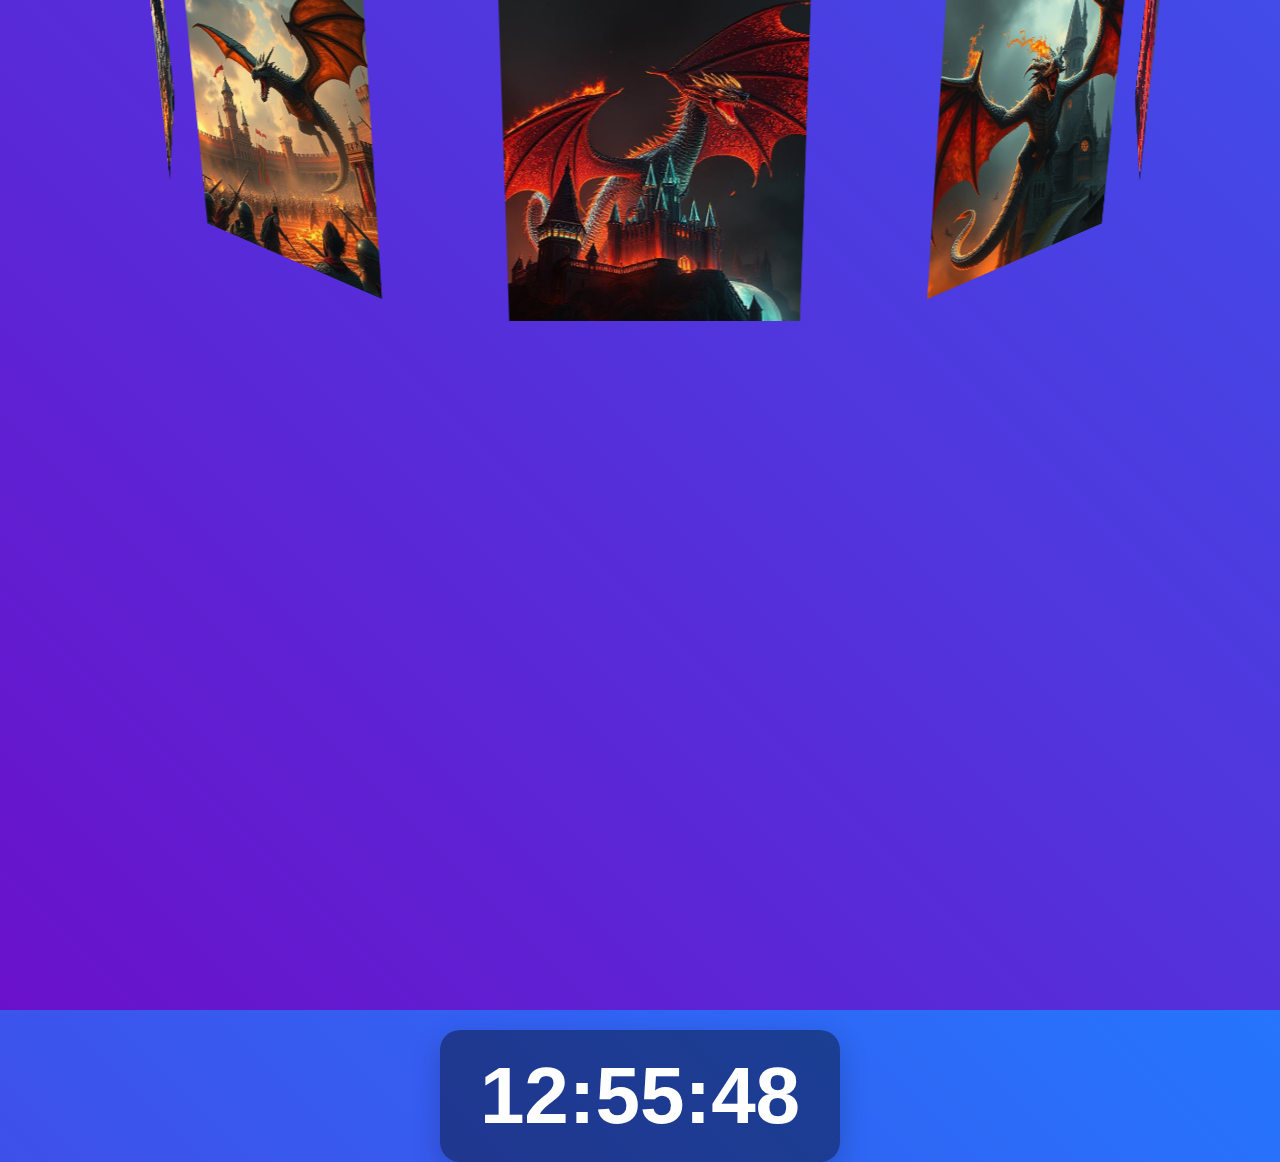
==== commit f4271cc7: "Update index.html" ====
--- a/Mp3mediaCenter/index.html
+++ b/Mp3mediaCenter/index.html
@@ -93,11 +93,11 @@
                 </div>
             </div>
         </div>
-        <input type="file" id="fileInput" multiple accept=".jpg,.jpeg,.png,.mp4,.mkb" style="display: none;">
+        <input type="file" id="fileInput" multiple accept=".jpg,.jpeg,.png,.mp4,.mkv" style="display: none;">
         <input type="file" id="mp3Input" accept=".mp3" style="display: none;">
         <input type="file" id="folderInput" webkitdirectory accept=".mp3" style="display: none;">
         <input type="file" id="bgImageInput" accept=".jpg,.jpeg,.png" style="display: none;">
-        <input type="file" id="replaceInput" accept=".jpg,.jpeg,.png,.mp4,.mp3,.mkb" style="display: none;">
+        <input type="file" id="replaceInput" accept=".jpg,.jpeg,.png,.mp4,.mp3,.mkv" style="display: none;">
     </div>
     <div class="gradient-settings" id="gradientSettings">
         <h3>Gradient Settings</h3>
